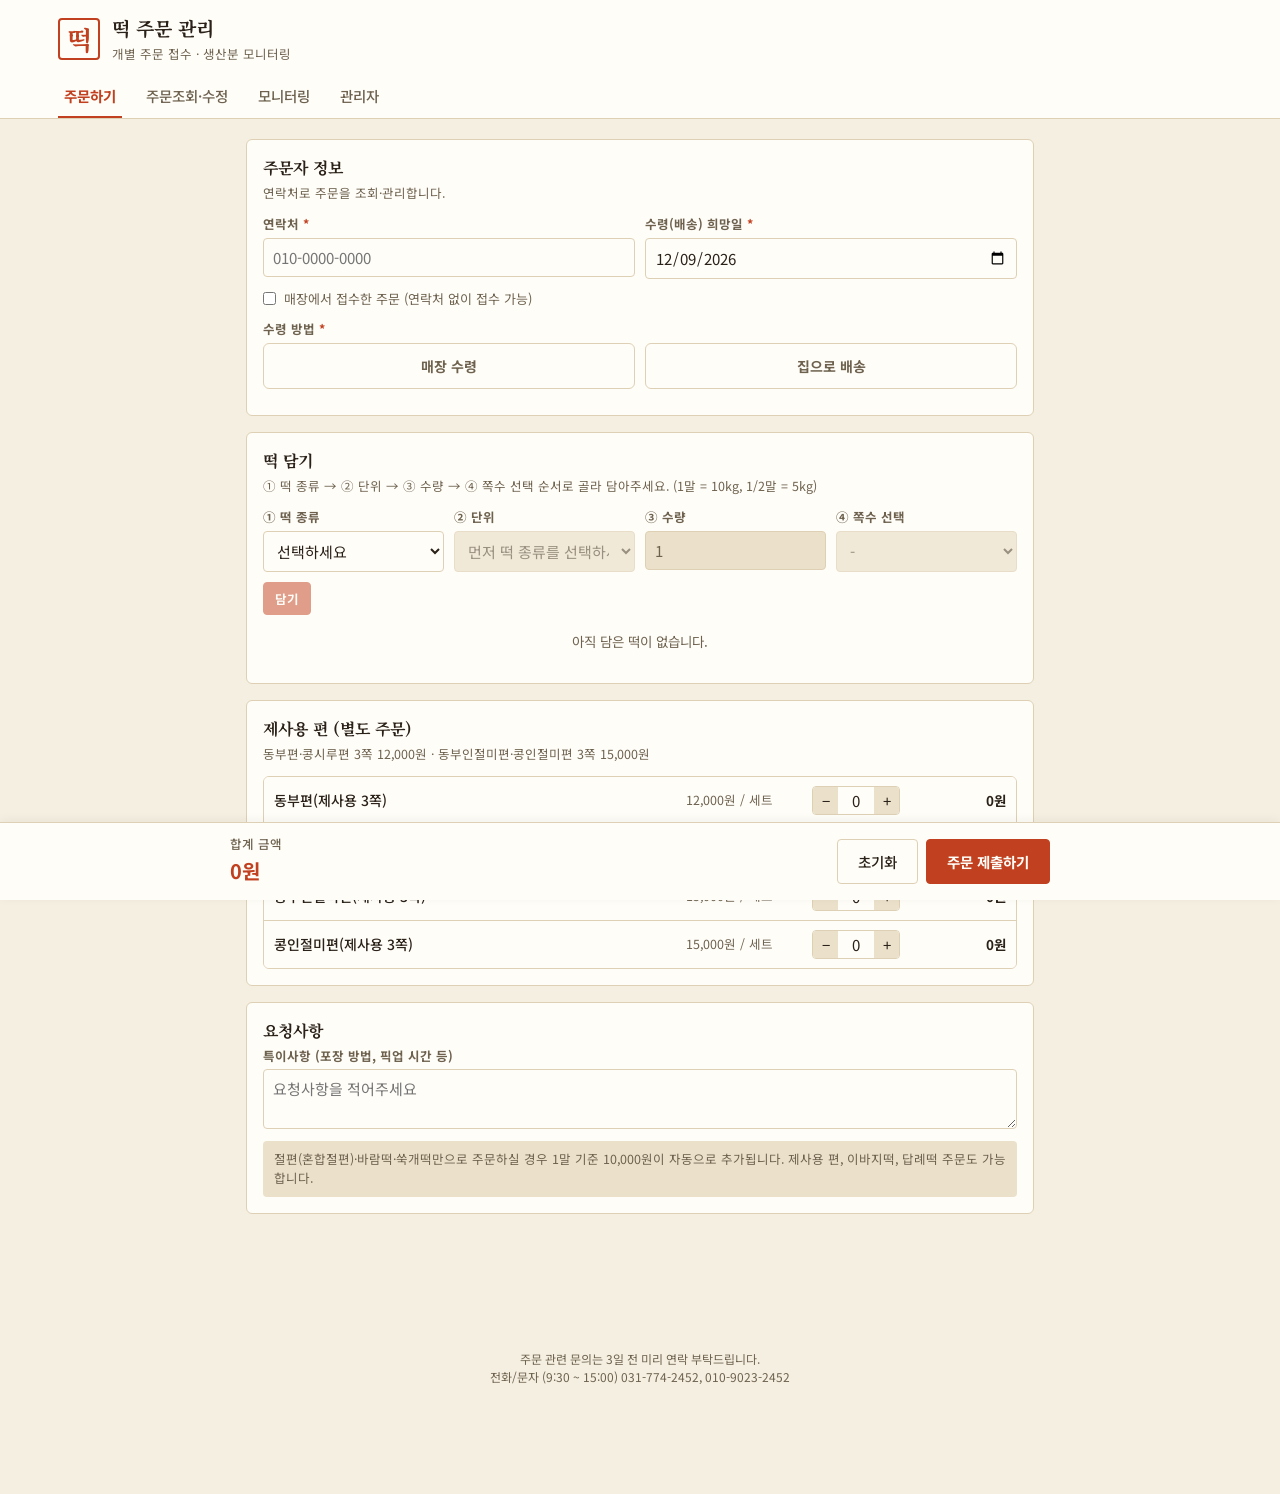
==== index.html @ c0a244ca "떡주문 관리 시스템" ====
<!DOCTYPE html>
<html lang="ko">
<head>
<meta charset="UTF-8">
<meta name="viewport" content="width=device-width, initial-scale=1.0">
<title>떡 주문 관리</title>
<link rel="preconnect" href="https://fonts.googleapis.com">
<link rel="preconnect" href="https://fonts.gstatic.com" crossorigin>
<link rel="stylesheet" href="https://fonts.googleapis.com/css2?family=Noto+Serif+KR:wght@500;700&family=Noto+Sans+KR:wght@400;500;700&display=swap">
<link rel="stylesheet" href="./styles.css">
</head>
<body>
<div id="app"></div>
<script type="module" src="./js/main.js"></script>
</body>
</html>
---- styles.css ----
:root{
  --paper:#F5EFE1;
  --paper-2:#EBE1CA;
  --ink:#2A2118;
  --ink-soft:#6E624F;
  --red:#C1401F;
  --red-deep:#8F2C15;
  --jade:#3C6753;
  --jade-deep:#274A3B;
  --gold:#AD7F27;
  --line:#DED0B4;
  --white:#FFFDF8;
  --danger:#B23A3A;
  --danger-bg:#F6E3DF;
}
*{box-sizing:border-box;}
html,body{margin:0;padding:0;}
body{
  background:var(--paper);
  color:var(--ink);
  font-family:'Noto Sans KR',sans-serif;
  font-size:15px;
  line-height:1.5;
  -webkit-font-smoothing:antialiased;
}
h1,h2,h3{font-family:'Noto Serif KR',serif; margin:0; color:var(--ink);}
p{margin:0;}
button{font-family:inherit; cursor:pointer;}
input,select,textarea{font-family:inherit; font-size:15px; color:var(--ink); background:var(--white); border:1px solid var(--line); border-radius:4px; padding:8px 9px;}
input:disabled, select:disabled{background:var(--paper-2); color:var(--ink-soft); cursor:not-allowed;}
input:focus-visible, select:focus-visible, textarea:focus-visible, button:focus-visible{outline:2px solid var(--jade); outline-offset:1px;}
.tabular{font-variant-numeric:tabular-nums;}
.muted{color:var(--ink-soft);}
.hidden{display:none !important;}

/* ---------- layout shell ---------- */
#app{min-height:100vh; display:flex; flex-direction:column;}
.site-header{background:var(--white); border-bottom:1px solid var(--line); position:sticky; top:0; z-index:20;}
.brand-row{max-width:1200px; margin:0 auto; padding:14px 18px 0; display:flex; align-items:center; gap:12px;}
.brand-mark{font-family:'Noto Serif KR',serif; font-weight:700; font-size:26px; color:var(--red); border:2px solid var(--red); border-radius:4px; width:42px; height:42px; display:flex; align-items:center; justify-content:center; flex:none;}
.brand-text h1{font-size:19px; font-weight:700;}
.brand-text p{font-size:12.5px; color:var(--ink-soft); margin-top:2px;}
.tabs{max-width:1200px; margin:0 auto; padding:12px 18px 0; display:flex; gap:4px; flex-wrap:wrap;}
.tab-btn{background:none; border:none; border-bottom:2px solid transparent; padding:10px 6px; font-size:14.5px; font-weight:500; color:var(--ink-soft); margin-right:14px;}
.tab-btn.active{color:var(--red); border-bottom-color:var(--red); font-weight:700;}
main{flex:1; width:100%;}
.wrap{max-width:820px; margin:0 auto; padding:20px 16px 120px;}
.wrap-wide{max-width:1200px; margin:0 auto; padding:20px 16px 80px;}

.panel{background:var(--white); border:1px solid var(--line); border-radius:6px; padding:16px; margin-bottom:16px;}
.panel h2{font-size:16px; margin-bottom:4px;}
.panel .panel-sub{font-size:12.5px; color:var(--ink-soft); margin-bottom:12px;}

.field-row{display:flex; gap:10px; flex-wrap:wrap; margin-bottom:10px;}
.field{flex:1; min-width:150px; display:flex; flex-direction:column; gap:4px;}
.field label{font-size:12.5px; font-weight:700; color:var(--ink-soft);}
.field input, .field select, .field textarea{width:100%;}
.field textarea{resize:vertical; min-height:60px;}
.req::after{content:' *'; color:var(--red);}
.checkline{display:flex; align-items:center; gap:8px; font-size:13px; color:var(--ink-soft); margin:8px 0 2px; cursor:pointer;}
.checkline input{width:auto; margin:0;}

.notice{font-size:12.5px; padding:9px 11px; border-radius:4px; margin-top:6px; line-height:1.5;}
.notice-warn{background:#FBF0DD; color:#7A5A16; border:1px solid #E9CE95;}
.notice-info{background:var(--paper-2); color:var(--ink-soft);}
.notice-error{background:var(--danger-bg); color:var(--danger); border:1px solid #E3B7AF;}
.notice-ok{background:#E4EEE8; color:var(--jade-deep); border:1px solid #BFDBCB;}

/* ---------- receive method ---------- */
.method-choice{display:flex; gap:10px; margin-bottom:6px;}
.method-btn{flex:1; padding:12px 10px; border:1px solid var(--line); border-radius:6px; background:var(--white); text-align:center; font-weight:700; font-size:14px; color:var(--ink-soft);}
.method-btn.active{border-color:var(--red); color:var(--red); background:#FBEEE9;}

/* ---------- item picker ---------- */
.picker-grid{display:grid; grid-template-columns:repeat(4,1fr); gap:10px; margin-bottom:10px;}
@media (max-width:680px){ .picker-grid{grid-template-columns:1fr 1fr;} }
.picker-grid .field label{white-space:nowrap;}
.fixed-note{font-size:12.5px; color:var(--jade-deep); background:var(--ok-bg,#E4EEE8); border-radius:4px; padding:8px 9px; line-height:1.4;}
.cart-list{border:1px solid var(--line); border-radius:6px; overflow:hidden; margin-top:14px;}
.cart-line{display:flex; align-items:center; gap:10px; padding:9px 12px; border-bottom:1px solid var(--line); background:var(--white); font-size:14px;}
.cart-line:last-child{border-bottom:none;}
.cl-main{flex:1;}
.cl-sub{font-weight:700; font-variant-numeric:tabular-nums; white-space:nowrap;}

/* ---------- ritual items ---------- */
.rlist{border:1px solid var(--line); border-radius:6px; overflow:hidden;}
.rrow{display:flex; flex-wrap:wrap; align-items:center; gap:8px 16px; padding:9px 10px; border-bottom:1px solid var(--line); font-size:14px; background:var(--white);}
.rrow:last-child{border-bottom:none;}
.rrow .rname{flex:1; min-width:150px; font-weight:500;}
.rrow .rprice{color:var(--ink-soft); font-size:12.5px; width:110px;}
.rrow .rsub{width:90px; text-align:right; font-weight:700; font-size:13.5px;}
.stepper{display:inline-flex; align-items:center; border:1px solid var(--line); border-radius:4px; overflow:hidden; background:var(--white);}
.stepper button{width:25px; height:27px; border:none; background:var(--paper-2); font-size:15px; line-height:1; color:var(--ink);}
.stepper button:active{background:var(--line);}
.stepper input{width:36px; border:none; text-align:center; padding:0; -moz-appearance:textfield;}
.stepper input::-webkit-outer-spin-button,.stepper input::-webkit-inner-spin-button{-webkit-appearance:none; margin:0;}

/* ---------- summary / footer bar ---------- */
.total-bar{position:sticky; bottom:0; left:0; right:0; background:var(--white); border-top:1px solid var(--line); box-shadow:0 -2px 10px rgba(0,0,0,.05); padding:12px 16px; z-index:15;}
.total-bar-inner{max-width:820px; margin:0 auto; display:flex; align-items:center; justify-content:space-between; gap:14px; flex-wrap:wrap;}
.total-amt{font-size:20px; font-weight:700; color:var(--red);}
.total-amt .lbl{font-size:12.5px; color:var(--ink-soft); font-weight:500; display:block; margin-bottom:2px;}
.surcharge-line{font-size:12px; color:var(--ink-soft); margin-top:2px;}

.btn{border:1px solid var(--ink); background:var(--ink); color:var(--white); padding:11px 20px; border-radius:4px; font-size:14.5px; font-weight:700;}
.btn-primary{background:var(--red); border-color:var(--red);}
.btn-primary:disabled{opacity:.5; cursor:not-allowed;}
.btn-outline{background:var(--white); color:var(--ink); border:1px solid var(--line); font-weight:500;}
.btn-jade{background:var(--jade); border-color:var(--jade);}
.btn-danger{background:var(--white); color:var(--danger); border:1px solid var(--danger);}
.btn-sm{padding:6px 11px; font-size:12.5px; border-radius:4px;}
.link-btn{background:none; border:none; color:var(--ink-soft); text-decoration:underline; font-size:12.5px; padding:4px 0;}

.edit-banner{background:#FBF0DD; border:1px solid #E9CE95; color:#7A5A16; border-radius:6px; padding:10px 14px; margin-bottom:14px; display:flex; align-items:center; justify-content:space-between; gap:10px; font-size:13.5px;}

/* ---------- confirmation ---------- */
.confirm-box{text-align:center; padding:36px 18px;}
.confirm-mark{font-size:40px; color:var(--jade); margin-bottom:10px;}
.confirm-box h2{font-size:20px; margin-bottom:6px;}
.confirm-id{letter-spacing:.03em; color:var(--gold); font-weight:700; margin:8px 0 18px;}
.confirm-summary{text-align:left; max-width:420px; margin:0 auto 20px; background:var(--paper-2); border-radius:6px; padding:14px 16px; font-size:13.5px;}
.confirm-summary div{display:flex; justify-content:space-between; padding:3px 0; gap:10px;}

/* ---------- lookup ---------- */
.order-card{border:1px solid var(--line); border-radius:6px; padding:13px 15px; margin-bottom:10px; background:var(--white);}
.order-card-top{display:flex; justify-content:space-between; align-items:flex-start; gap:10px; margin-bottom:8px;}
.order-card-top .oid{font-size:11.5px; color:var(--ink-soft);}
.order-card-top .odate{font-weight:700; font-size:14.5px;}
.badge{display:inline-block; padding:3px 9px; border-radius:20px; font-size:11.5px; font-weight:700;}
.badge-접수{background:#F4E9CE; color:#8A6A16;}
.badge-생산중{background:#DCE8E1; color:var(--jade-deep);}
.badge-완료{background:var(--jade); color:#fff;}
.badge-취소{background:#EEE; color:#888; text-decoration:line-through;}
.order-items-sum{font-size:13px; color:var(--ink-soft); margin-bottom:8px; line-height:1.6; white-space:pre-line;}
.order-card-bottom{display:flex; justify-content:space-between; align-items:center; gap:10px;}
.order-amt{font-weight:700; font-size:15px;}
.card-actions{display:flex; gap:6px;}

/* ---------- admin / monitor ---------- */
.pin-box{max-width:340px; margin:60px auto; text-align:center;}
.pin-box .brand-mark{margin:0 auto 14px;}
.pin-box input{text-align:center; letter-spacing:.3em; font-size:18px;}
.date-nav{display:flex; align-items:center; gap:8px; flex-wrap:wrap; margin-bottom:16px;}
.date-nav .dtitle{font-size:16px; font-weight:700; font-family:'Noto Serif KR',serif;}
.stat-cards{display:grid; grid-template-columns:repeat(auto-fit,minmax(150px,1fr)); gap:10px; margin-bottom:16px;}
.stat-card{background:var(--white); border:1px solid var(--line); border-radius:6px; padding:12px 14px;}
.stat-card .slbl{font-size:12px; color:var(--ink-soft); margin-bottom:4px;}
.stat-card .sval{font-size:20px; font-weight:700;}
.table-scroll{overflow-x:auto; border:1px solid var(--line); border-radius:6px;}
/* .fit : 표가 페이지 폭을 다 채우지 않고 내용만큼만 차지, 좌측 밀착 */
.table-scroll.fit{display:inline-block; max-width:100%; vertical-align:top;}
table.dtab{width:100%; border-collapse:collapse; font-size:13.5px; min-width:520px;}
/* .dtab-auto : 내용 폭에 맞춰 축소, 품목 열은 가장 긴 이름이 여유롭게 들어가도록 */
table.dtab.dtab-auto{width:auto; min-width:0;}
table.dtab.dtab-auto th, table.dtab.dtab-auto td{white-space:nowrap;}
table.dtab.dtab-auto th:nth-child(2), table.dtab.dtab-auto td:nth-child(2){min-width:16em;}
table.dtab th{background:var(--paper-2); text-align:left; padding:8px 10px; font-size:11.5px; color:var(--ink-soft); font-weight:700; border-bottom:1px solid var(--line); border-right:1px solid var(--line); white-space:nowrap;}
table.dtab td{padding:8px 10px; border-bottom:1px solid var(--line); border-right:1px solid var(--line); vertical-align:top;}
table.dtab th:last-child, table.dtab td:last-child{border-right:none;}
table.dtab tr:last-child td{border-bottom:none;}
table.dtab td.num, table.dtab th.num{text-align:right; width:20px; white-space:nowrap; padding-left:8px; padding-right:8px;}
.status-select{font-size:12.5px; padding:5px 6px;}
.trend-row{display:flex; align-items:center; gap:10px; padding:6px 0; font-size:13px;}
.trend-date{width:96px; flex:none; color:var(--ink-soft);}
.trend-bar-track{flex:1; background:var(--paper-2); border-radius:3px; height:10px; overflow:hidden;}
.trend-bar-fill{height:100%; background:var(--jade);}
.trend-val{width:150px; flex:none; text-align:right; font-weight:600;}
.empty-state{padding:30px 16px; text-align:center; color:var(--ink-soft); font-size:13.5px;}

.settings-grid{display:grid; grid-template-columns:1fr 1fr; gap:16px;}
@media (max-width:820px){ .settings-grid{grid-template-columns:1fr;} }
.store-row{display:flex; align-items:center; justify-content:space-between; gap:10px; padding:8px 10px; border-bottom:1px solid var(--line); font-size:13.5px;}
.store-row:last-child{border-bottom:none;}
.store-list{border:1px solid var(--line); border-radius:6px; overflow:hidden; margin-bottom:12px;}

footer.contact-foot{max-width:820px; margin:0 auto; padding:0 16px 30px; font-size:12px; color:var(--ink-soft); text-align:center;}

/* ---------- print ---------- */
@media print{
  .no-print{display:none !important;}
  body{background:#fff;}
  .wrap-wide{max-width:100%; padding:0;}
  .panel{border:1px solid #999; box-shadow:none;}
  table.dtab{min-width:0;}
  table.dtab th{background:#eee !important; -webkit-print-color-adjust:exact; print-color-adjust:exact;}
}
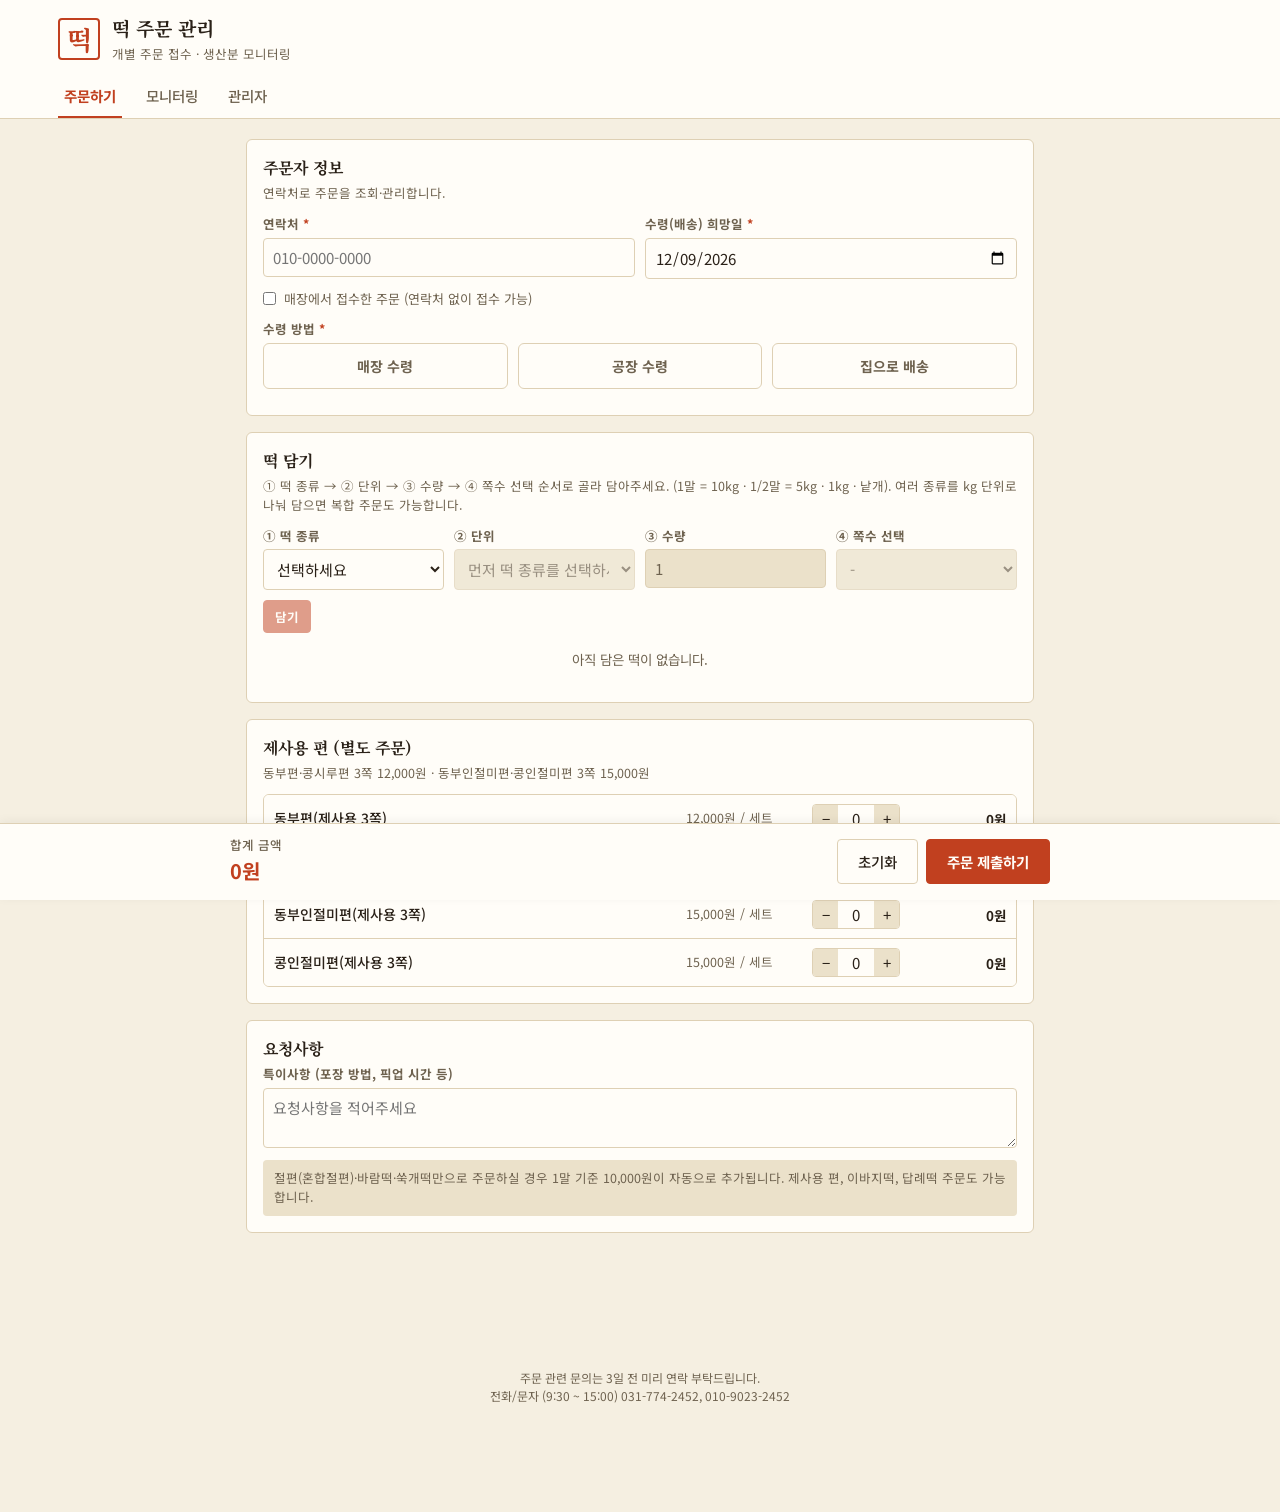
==== commit 43a5754c: "기능별 리팩토링: js/ 를 core/ + features/ 구조로 재편 - core/: state, app(헤더+render), events(디스패처), supabase, env" ====
--- a/index.html
+++ b/index.html
@@ -4,6 +4,7 @@
 <meta charset="UTF-8">
 <meta name="viewport" content="width=device-width, initial-scale=1.0">
 <title>떡 주문 관리</title>
+<link rel="icon" href="data:image/svg+xml,%3Csvg xmlns='http://www.w3.org/2000/svg' viewBox='0 0 100 100'%3E%3Ctext y='.9em' font-size='90'%3E%F0%9F%8D%A1%3C/text%3E%3C/svg%3E">
 <link rel="preconnect" href="https://fonts.googleapis.com">
 <link rel="preconnect" href="https://fonts.gstatic.com" crossorigin>
 <link rel="stylesheet" href="https://fonts.googleapis.com/css2?family=Noto+Serif+KR:wght@500;700&family=Noto+Sans+KR:wght@400;500;700&display=swap">
--- a/styles.css
+++ b/styles.css
@@ -59,6 +59,7 @@
 .req::after{content:' *'; color:var(--red);}
 .checkline{display:flex; align-items:center; gap:8px; font-size:13px; color:var(--ink-soft); margin:8px 0 2px; cursor:pointer;}
 .checkline input{width:auto; margin:0;}
+.staff-bar{display:flex; align-items:center; justify-content:flex-end; gap:10px; margin-bottom:10px; font-size:12.5px;}
 
 .notice{font-size:12.5px; padding:9px 11px; border-radius:4px; margin-top:6px; line-height:1.5;}
 .notice-warn{background:#FBF0DD; color:#7A5A16; border:1px solid #E9CE95;}
@@ -176,6 +177,8 @@
 footer.contact-foot{max-width:820px; margin:0 auto; padding:0 16px 30px; font-size:12px; color:var(--ink-soft); text-align:center;}
 
 /* ---------- print ---------- */
+#print-doc{display:none;}
+
 @media print{
   .no-print{display:none !important;}
   body{background:#fff;}
@@ -184,3 +187,34 @@
   table.dtab{min-width:0;}
   table.dtab th{background:#eee !important; -webkit-print-color-adjust:exact; print-color-adjust:exact;}
 }
+
+/* ---------- print : 생산분 요약 / 주문 목록 전용 인쇄물 ---------- */
+@media print{
+  @page{ margin:14mm; }
+
+  body.print-sheets{ background:#fff; }
+  body.print-sheets #app{ display:none !important; }
+  body.print-sheets #print-doc{
+    display:block;
+    color:#000;
+    font-family:'Noto Sans KR', sans-serif;
+    font-size:14pt;
+    line-height:1.5;
+  }
+
+  #print-doc .print-page{ page-break-after:always; }
+  #print-doc .print-page:last-child{ page-break-after:auto; }
+
+  #print-doc .p-date{ font-size:17pt; font-weight:700; }
+  #print-doc .p-sub{ font-size:14pt; font-weight:700; margin:2px 0 14px; }
+  #print-doc .p-h3{ font-size:14pt; font-weight:700; margin:18px 0 6px; }
+  #print-doc .p-empty{ margin-top:20px; }
+
+  #print-doc .p-line{
+    padding:5px 0;
+    border-bottom:1px solid #bbb;
+    page-break-inside:avoid;
+  }
+  #print-doc .p-no{ font-weight:700; margin-right:2px; }
+  #print-doc .p-memo{ color:#333; }
+}
